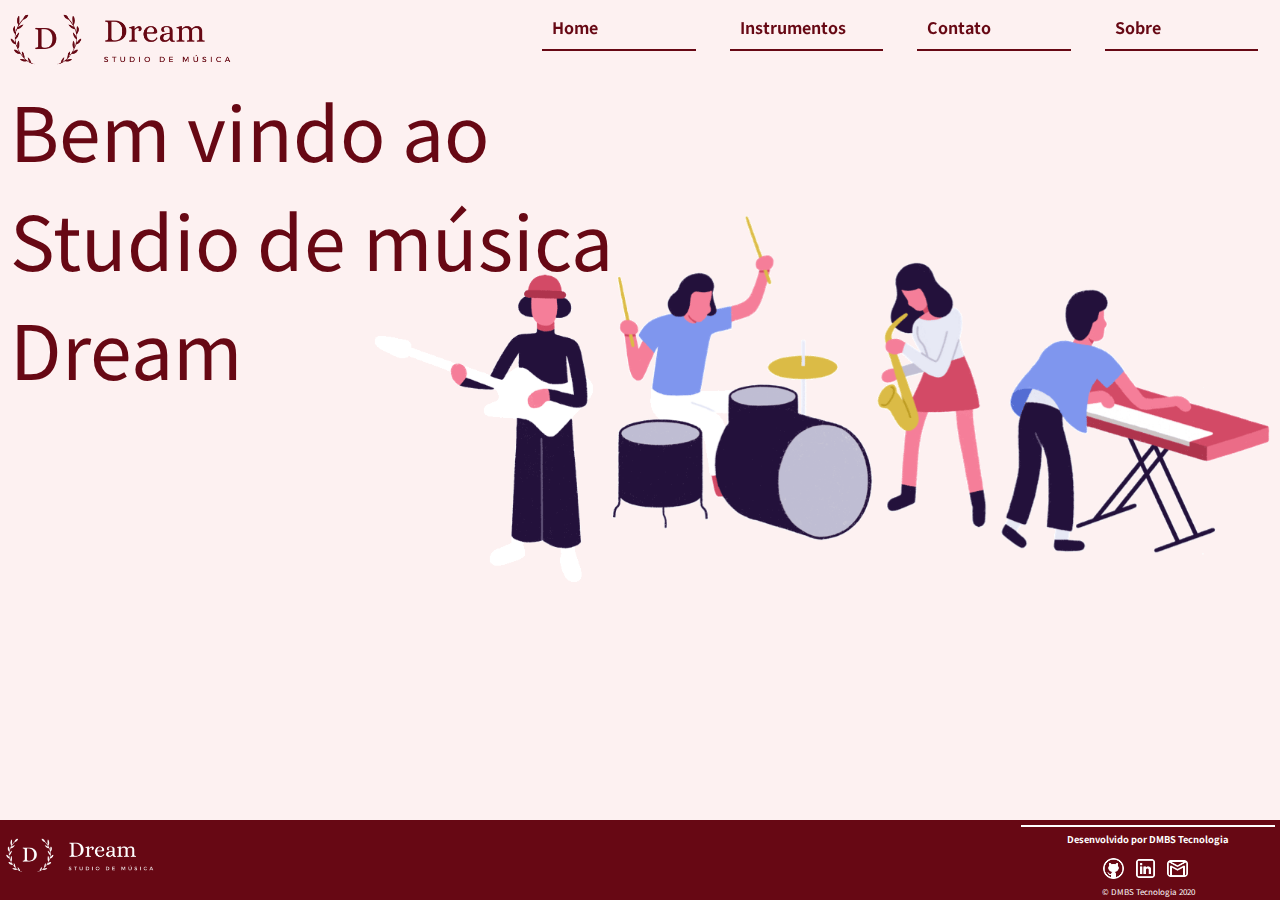
==== index.html @ faa04c2a "correção das imagens" ====
<!DOCTYPE html>
<html lang="pt-br">
<head>
    <meta charset="UTF-8">
    <meta name="viewport" content="width=device-width, initial-scale=1.0">
    <link rel="stylesheet" href="./css/style.css">
    <link rel="stylesheet" href="./css/main.css">
    <link rel="stylesheet" href="./css/index.css">
    <link rel="icon" href="./image/logo.png">

    <link rel="preconnect" href="https://fonts.gstatic.com">
    <link href="https://fonts.googleapis.com/css2?family=Noto+Sans+JP:wght@400;500;700&display=swap" rel="stylesheet">
    <title>Studio Dream</title>
</head>
<body>
   <header class="menu">
       <img src="./image/logo-principal.png" alt="logo studo dream">

       <nav>
           <ul class="lista-menu">
               <li><a href="index.html">Home</a></li>
               <li class="dropdown">
                <a href="javascript:void(0)" class="dropbtn">Instrumentos</a>
                <div class="dropdown-content">
                  <a href="/instrumentos.html" id="ins01" onclick="teste()">Bateria</a>
                  <a href="#" id="ins02" >Guitarra </a>
                  <a href="#" id="ins03">Violão</a>
                  <a href="#" id="ins04">Piano</a>
                </div> 
               </li>
               <li><a href="contato.html">Contato</a></li>
               <li><a href="sobre.html">Sobre</a></li>
           </ul>
       </nav>
   </header> 
   
   <main>
       <h1>Bem vindo ao Studio de música Dream</h1>
       <img class="fundo" src="./image/background.png" alt="imagem de fundo">
   </main>
   <footer>
    <img src="./image/D (2).png" alt="">
   <div>
    <h3>Desenvolvido por DMBS Tecnologia</h3>
    <ul class="lista-rodape">
        <li>
            <a href="">
                <img src="./image/github.png" alt="">
            </a>
        </li>
        <li>
            <a href="">
                <img src="./image/linkedin.png" alt="">
            </a>
        </li>
        <li>
            <a href="">
                <img src="./image/gmail.png" alt="">
            </a>
        </li>
    </ul>
    <p>	&copy; DMBS Tecnologia 2020</p>
   </div>
   
</footer>

   <script src="./js/estilo.js"></script>
</body>
</html>
---- css/style.css ----
* {
    margin: 0;
    padding: 0;
    box-sizing: border-box;
}

body{
    font-family: 'Noto Sans JP', sans-serif;
    background-color: #fdf1f1;
}

.menu{
    width: 100%; 
}

.menu img {
    width: 20%;   
    padding-top: 10px;
}

.menu nav ul {
    width: 60%;
    list-style-type: none;
    position: fixed;
    top: 5px;
    right: 0;
    margin-right: 0;

    display: inline;
    margin-left: 30px;
}

.menu nav ul li {
    display: inline;
    margin-left: 30px;
}

.lista-menu a {
    width: 20%;
    display: inline-block;
    color: #670814;
    font-weight: 700;
    padding: 10px;
    text-decoration: none;  
    border-bottom: solid #670814 2px ;
}

.lista-menu a:hover {
    border-bottom: solid #ffffff 2px;
}

/*MENU SUSPENSO*/
  .dropdown-content {
    width: 20%;
    display: none;
    position: absolute;
    left: 230px;
    
    background-color: rgba(255, 255, 255, 0.747);
    min-width: 160px;
    box-shadow: 0px 8px 16px 0px rgba(0,0,0,0.2);
    z-index: 1;
  }

  .dropdown-content a {
      width: 100%;
      border: none;
  }

  .dropdown-content a:hover {
      background-color: #f7dddd;
  }
  
  .dropdown:hover .dropdown-content {
    display: block;
  }
  

footer{
    background-color: #670814;
    color: #ffffff;
    width: 100%;
    height: 80px;
    padding: 5px;

    position: fixed;
    bottom: 0;
    overflow: hidden;

    /* border: 5px solid black; */
}

footer img {
    width: 12%;
    float: left;
    padding-top: 10px;
}

 footer div {
     width: 20%;
     margin-left:80%;
     border-top: 2px solid white;
     text-align: center;
     font-size: 8px;

     padding-top: 5px;
 }

 .lista-rodape img {
    width: 25px;
 }

footer li {
    display: inline-block;
}

footer a {
    padding-left: 5px;
    padding-bottom: 10px;
}

footer p {
    margin-top: 5px;
}
---- css/main.css ----
* {
    margin: 0;
    padding: 0;
    box-sizing: border-box;
}

main {
    width: 100%;
    height: 510px;
    position: relative;
    
    color: #670814;
    overflow: hidden;
    z-index: 0;
    /* border: 5px solid black;   */
}

.img-fundo-trasparente {
    background-image: url('/image/background.png');
    position: fixed;
    bottom: 0;
    right: 0;

    margin-right: 20px;

    opacity: 0.3;

    z-index: -10;
}
---- css/index.css ----
main h1 {
    width: 50%;
    font-size: 75px;
    display: inline-block;

    color: #670814;
    font-weight: 400;
    
    margin-left: 10px;
    
}

.fundo {
    width: 70%;
    position: absolute;
    
    top: 140px;
    right: 10px;
    

    /* border: 5px solid black;  */
}
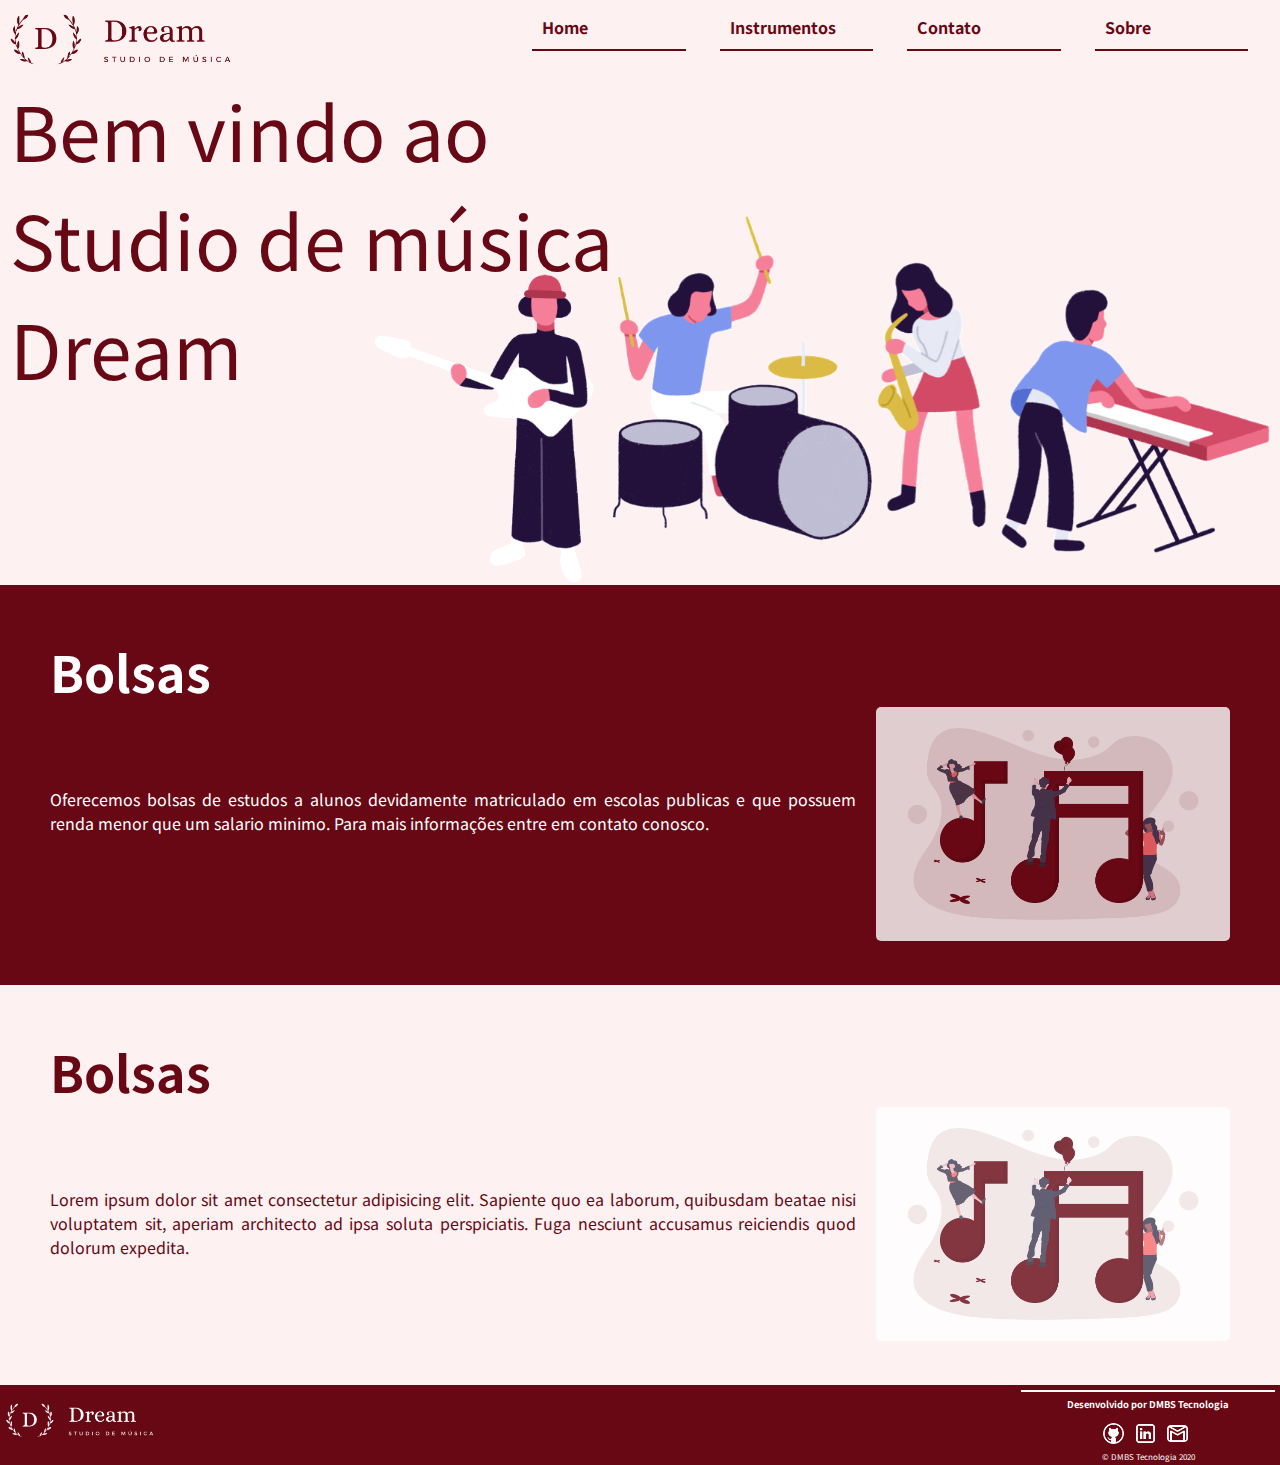
==== commit 16c9d2fb: "correção do menu" ====
--- a/index.html
+++ b/index.html
@@ -18,18 +18,18 @@
 
        <nav>
            <ul class="lista-menu">
-               <li><a href="index.html">Home</a></li>
+               <li ><a href="index.html" class="borda-branca" >Home</a></li>
                <li class="dropdown">
                 <a href="javascript:void(0)" class="dropbtn">Instrumentos</a>
                 <div class="dropdown-content">
-                  <a href="/instrumentos.html" id="ins01" onclick="teste()">Bateria</a>
-                  <a href="#" id="ins02" >Guitarra </a>
-                  <a href="#" id="ins03">Violão</a>
-                  <a href="#" id="ins04">Piano</a>
+                  <a href="/ins-bateria.html" id="ins01">Bateria</a>
+                  <a href="/ins-guitarra.html" id="ins02" >Guitarra </a>
+                  <a href="/ins-violao.html" id="ins03" >Violão</a>
+                  <a href="/ins-piano.html" id="ins04" >Piano</a>
                 </div> 
                </li>
-               <li><a href="contato.html">Contato</a></li>
-               <li><a href="sobre.html">Sobre</a></li>
+               <li ><a href="contato.html" class="borda-branca" >Contato</a></li>
+               <li><a href="sobre.html" class="borda-branca" >Sobre</a></li>
            </ul>
        </nav>
    </header> 
@@ -37,7 +37,18 @@
    <main>
        <h1>Bem vindo ao Studio de música Dream</h1>
        <img class="fundo" src="./image/background.png" alt="imagem de fundo">
+  
    </main>
+   <section class="informacoes">
+      <h2>Bolsas</h2> 
+      <p>Oferecemos bolsas de estudos a alunos devidamente matriculado em escolas publicas e que possuem renda menor que um salario minimo. Para mais informações entre em contato conosco.</p>    
+      <img src="./image/bolsas-img.png" alt=""> 
+   </section>
+   <section class="informacoes fundo-claro">
+    <h2>Bolsas</h2> 
+    <p>Lorem ipsum dolor sit amet consectetur adipisicing elit. Sapiente quo ea laborum, quibusdam beatae nisi voluptatem sit, aperiam architecto ad ipsa soluta perspiciatis. Fuga nesciunt accusamus reiciendis quod dolorum expedita.</p>    
+    <img src="./image/bolsas-img.png" alt=""> 
+ </section>
    <footer>
     <img src="./image/D (2).png" alt="">
    <div>
--- a/css/style.css
+++ b/css/style.css
@@ -11,6 +11,7 @@
 
 .menu{
     width: 100%; 
+
 }
 
 .menu img {
@@ -21,10 +22,9 @@
 .menu nav ul {
     width: 60%;
     list-style-type: none;
-    position: fixed;
+    position: absolute;
     top: 5px;
-    right: 0;
-    margin-right: 0;
+    right: 10px;
 
     display: inline;
     margin-left: 30px;
@@ -45,7 +45,9 @@
     border-bottom: solid #670814 2px ;
 }
 
-.lista-menu a:hover {
+
+
+.lista-menu .borda-branca:hover {
     border-bottom: solid #ffffff 2px;
 }
 
@@ -54,9 +56,9 @@
     width: 20%;
     display: none;
     position: absolute;
-    left: 230px;
+    left: 225px;
     
-    background-color: rgba(255, 255, 255, 0.747);
+    background-color: rgba(255, 255, 255, 1);
     min-width: 160px;
     box-shadow: 0px 8px 16px 0px rgba(0,0,0,0.2);
     z-index: 1;
@@ -83,7 +85,6 @@
     height: 80px;
     padding: 5px;
 
-    position: fixed;
     bottom: 0;
     overflow: hidden;
 
@@ -121,4 +122,44 @@
 
 footer p {
     margin-top: 5px;
-}+}
+
+@media screen and (max-width: 600px) {
+    .menu img {
+        width: 100%;  
+        padding-top: 5px; 
+    }
+
+    .menu .lista-menu {
+     width: 100%;
+     height: 20px;
+     position: relative;
+       
+    }
+    
+    .lista-menu li {
+        font-size: 20px;
+
+    }
+    
+    .lista-menu a {
+        width: 100%;
+        height: 40px;
+        display: block;
+        padding: 0 0 0 15px;
+        
+    }
+    
+
+    footer img {
+        width: 40%;
+        
+        padding-top: 10px;
+    }
+
+    footer div {
+        width: 50%;
+        position: relative;
+        right: 120px;
+    }
+  }--- a/css/main.css
+++ b/css/main.css
@@ -16,14 +16,13 @@
 }
 
 .img-fundo-trasparente {
-    background-image: url('/image/background.png');
-    position: fixed;
-    bottom: 0;
+    position: absolute;
     right: 0;
-
-    margin-right: 20px;
-
-    opacity: 0.3;
+    opacity: 0.1;
 
     z-index: -10;
+}
+
+@media screen and (max-width: 600px) {
+    
 }--- a/css/index.css
+++ b/css/index.css
@@ -21,3 +21,61 @@
 
     /* border: 5px solid black;  */
 }
+
+.informacoes {
+    width: 100%;
+    height: 400px;
+    background-color: #670814;
+    color: white;
+
+    padding: 50px;
+}
+
+.informacoes h2 {
+    font-weight: 700;
+    font-size: 50px;
+}
+
+.informacoes p {
+    width: 70%;
+    float: left;
+    margin-top: 80px;
+    padding-right: 20px;
+
+    text-align: justify;
+    
+}
+
+.informacoes img {
+    width: 30%;
+    vertical-align: middle;
+
+    border-radius: 5px;
+    opacity: 0.8;
+}
+
+.informacoes img:hover {
+    opacity: 1;
+}
+
+
+.fundo-claro {
+    background-color: #fdf1f1;
+    color: #670814;
+}
+
+
+@media screen and (max-width: 600px) {
+    main h1 {
+        width: 80%;
+        
+        padding-top: 20px;
+        font-size: 40px;
+    }
+
+    .fundo {
+        position: relative;
+        width: 100%;
+
+    }
+}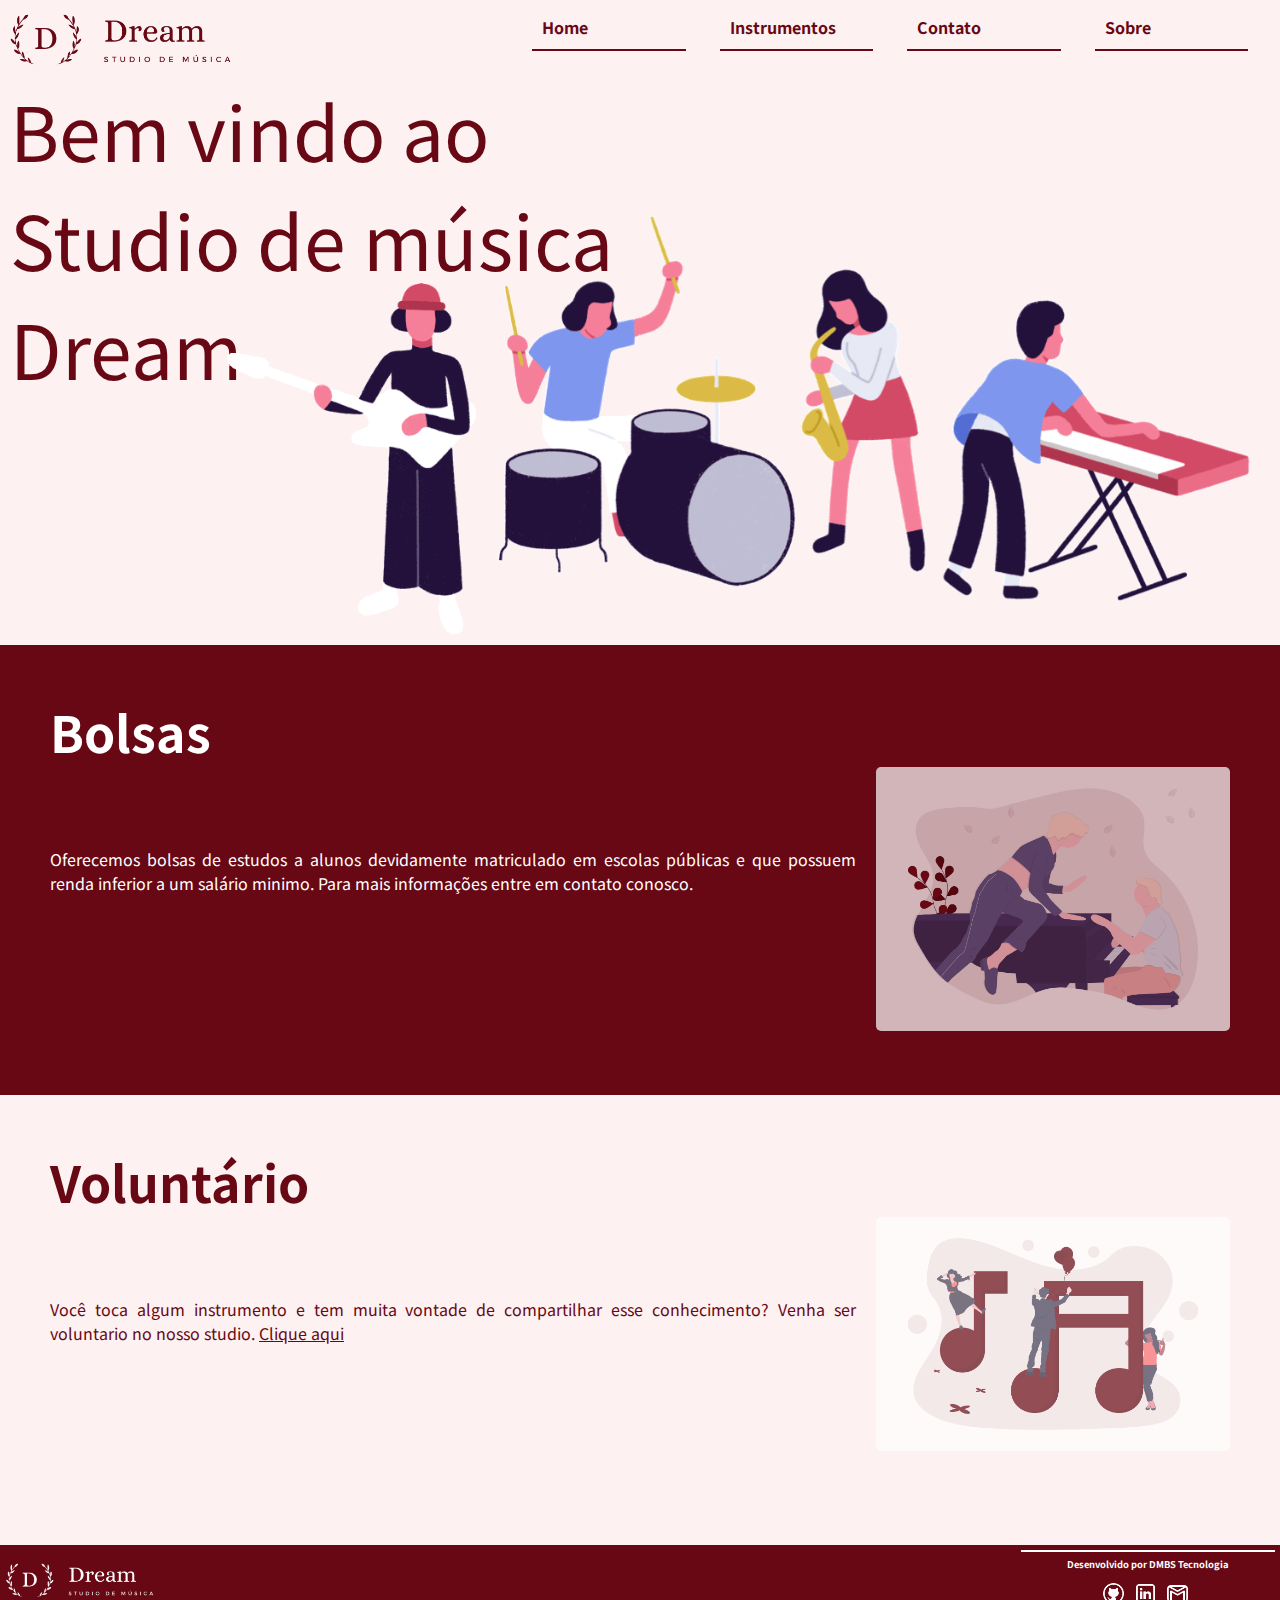
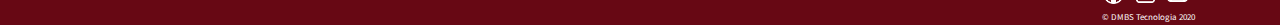
==== commit f264f0c0: "ultimos detalhes" ====
--- a/index.html
+++ b/index.html
@@ -6,6 +6,7 @@
     <link rel="stylesheet" href="./css/style.css">
     <link rel="stylesheet" href="./css/main.css">
     <link rel="stylesheet" href="./css/index.css">
+    
     <link rel="icon" href="./image/logo.png">
 
     <link rel="preconnect" href="https://fonts.gstatic.com">
@@ -40,17 +41,41 @@
   
    </main>
    <section class="informacoes">
-      <h2>Bolsas</h2> 
-      <p>Oferecemos bolsas de estudos a alunos devidamente matriculado em escolas publicas e que possuem renda menor que um salario minimo. Para mais informações entre em contato conosco.</p>    
-      <img src="./image/bolsas-img.png" alt=""> 
+            <h2>Bolsas</h2> 
+            <p>Oferecemos bolsas de estudos a alunos devidamente matriculado em escolas públicas e que possuem renda inferior a um salário minimo. Para mais informações entre em contato conosco.</p>    
+            <img src="./image/voluntario-img.png" alt=""> 
    </section>
+
+    <div id="openModal" class="modalDialog">
+        <div>
+            <a href="#close" class="close">X</a>
+            <h3>Voluntariado</h3>
+            <p>Informe seus dados que entraremos em contato para agendar uma entrevista.</p>
+            <form action="">
+                <label for="nome">Nome e sobrenome :</label><br>
+                <input type="text" id="nome"><br>
+
+                <label for="email" >Email:</label><br>
+                <input type="email" name="email" id="email" placeholder="email@example.com"><br>
+                
+                <label for="telefone">Telefone: </label><br>
+                <input type="number" name="telefone" id="telefone" placeholder="(xx) xxxx-xxxx">
+
+                <input type="submit" value="Enviar" onclick="enviado()">
+            </form>
+        </div>
+    </div>
+    
    <section class="informacoes fundo-claro">
-    <h2>Bolsas</h2> 
-    <p>Lorem ipsum dolor sit amet consectetur adipisicing elit. Sapiente quo ea laborum, quibusdam beatae nisi voluptatem sit, aperiam architecto ad ipsa soluta perspiciatis. Fuga nesciunt accusamus reiciendis quod dolorum expedita.</p>    
+    <h2>Voluntário</h2> 
+    <p>Você toca algum instrumento e tem muita vontade de compartilhar esse conhecimento? Venha ser voluntario no nosso studio.
+        <a href="#openModal">Clique aqui</a>
+    </p>    
     <img src="./image/bolsas-img.png" alt=""> 
  </section>
+
    <footer>
-    <img src="./image/D (2).png" alt="">
+    <img src="./image/img-footer.png" alt="logo studio dream">
    <div>
     <h3>Desenvolvido por DMBS Tecnologia</h3>
     <ul class="lista-rodape">
@@ -73,7 +98,7 @@
     <p>	&copy; DMBS Tecnologia 2020</p>
    </div>
    
-</footer>
+   </footer>
 
    <script src="./js/estilo.js"></script>
 </body>
--- a/css/style.css
+++ b/css/style.css
@@ -76,6 +76,73 @@
   .dropdown:hover .dropdown-content {
     display: block;
   }
+
+
+  /*definir as propriedades dos pop'ups*/
+.modalDialog {
+	position: fixed;
+	top: 0;
+	right: 0;
+	bottom: 0;
+	left: 0;
+	background: rgba(241, 159, 159, 0.308);
+	z-index: 99999;
+	opacity: 0;
+	-webkit-transition: opacity 400ms ease-in;
+	-moz-transition:opacity 400ms ease-in;
+	transition:opacity 400ms ease-in;
+	pointer-events:none;
+    display: none;
+    
+    color: #670814;
+}
+
+.modalDialog:target {
+	display: block;
+	opacity: 1;
+	pointer-events:auto;
+}
+
+.modalDialog div {
+	width: 500px;
+	position: relative;
+	margin: 10% auto;
+	padding: 5px 20px 13px 20px;
+	-webkit-border-radius: 12px;
+	border-radius: 10px;
+	background-color: #fff;
+}
+
+.modalDialog p {
+	margin-bottom: 5%;
+}
+
+.modalDialog img {
+	width: 50%;
+	position: relative;
+	margin-left: 25%;
+}
+
+/*adicionando o botão close*/
+.close {
+	background-color: #606061;
+	color: #ffffff;
+	line-height: 25px;
+	position: absolute;
+	right: -12px;
+	text-align: center;
+	top: -10px;
+	width: 24px;
+	text-decoration: none;
+	font-weight: bold;
+	-webkit-border-radius: 12px;
+	-moz-border-radius:12px;
+	border-radius: 12px;
+}
+
+.close:hover {
+	background-color: #b50909;
+}
   
 
 footer{
--- a/css/main.css
+++ b/css/main.css
@@ -6,7 +6,7 @@
 
 main {
     width: 100%;
-    height: 510px;
+    height: 570px;
     position: relative;
     
     color: #670814;
--- a/css/index.css
+++ b/css/index.css
@@ -12,23 +12,29 @@
 }
 
 .fundo {
-    width: 70%;
+    width: 80%;
     position: absolute;
     
     top: 140px;
-    right: 10px;
+    right: 30px;
     
 
     /* border: 5px solid black;  */
 }
 
+
 .informacoes {
     width: 100%;
-    height: 400px;
+    height: 450px;
     background-color: #670814;
     color: white;
 
     padding: 50px;
+    
+}
+
+.informacoes a {
+    color: #670814;
 }
 
 .informacoes h2 {
@@ -51,7 +57,8 @@
     vertical-align: middle;
 
     border-radius: 5px;
-    opacity: 0.8;
+    opacity: 0.7;
+    
 }
 
 .informacoes img:hover {
@@ -63,6 +70,68 @@
     background-color: #fdf1f1;
     color: #670814;
 }
+
+/* formulario */
+
+form {
+    width: 80%;
+    height: auto;
+    position: relative;
+    margin: auto;
+    padding: 20px;
+    border: 1.5px solid rgba(0, 0, 0, 0.247); 
+
+    background-color: rgba(255, 255, 255, 0.685);
+    border-radius: 10px;
+
+}
+
+form h3 {
+    margin-top: 20px;
+}
+
+label {
+    font-size: 12px;
+    font-style: italic;
+
+    margin-bottom: 50px;
+    /* border: 5px solid black; */
+}
+
+input {
+    border-radius: 5px;
+    padding: 5px;
+    margin: 5px 0;  
+    border: 1.5px solid rgba(0, 0, 0, 0.301);
+}
+
+
+input[type=text], input[type=email] {
+    width: 80%;
+}
+
+
+input[type=submit]{
+    width: 20%;
+    position: absolute;
+    right: 50px;
+
+    padding: 10px;
+
+    background-color: #670814;
+    color: white;
+    font-size: 12px;
+
+    border-radius: 10px;
+    border: none;
+    
+    cursor: pointer;
+}
+
+input[type=submit]:hover {
+    opacity: 0.9;
+}
+
 
 
 @media screen and (max-width: 600px) {
